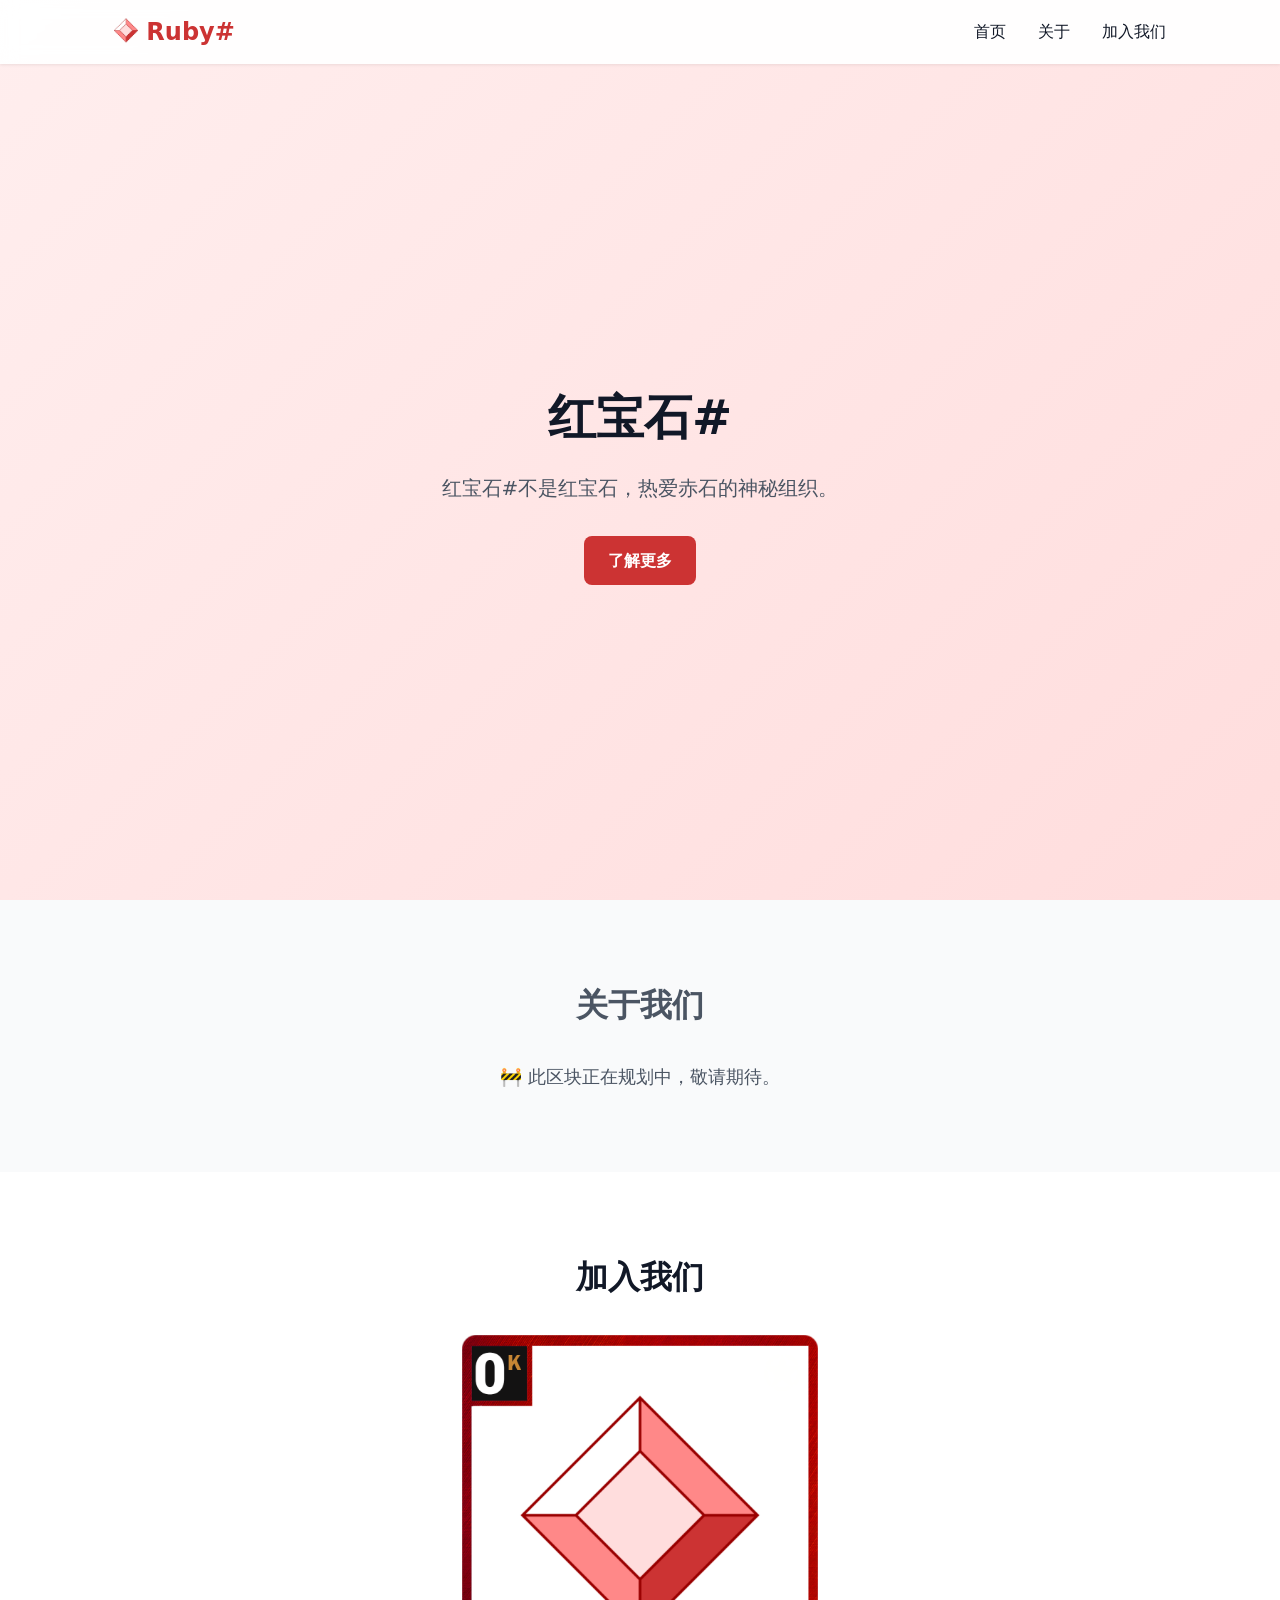
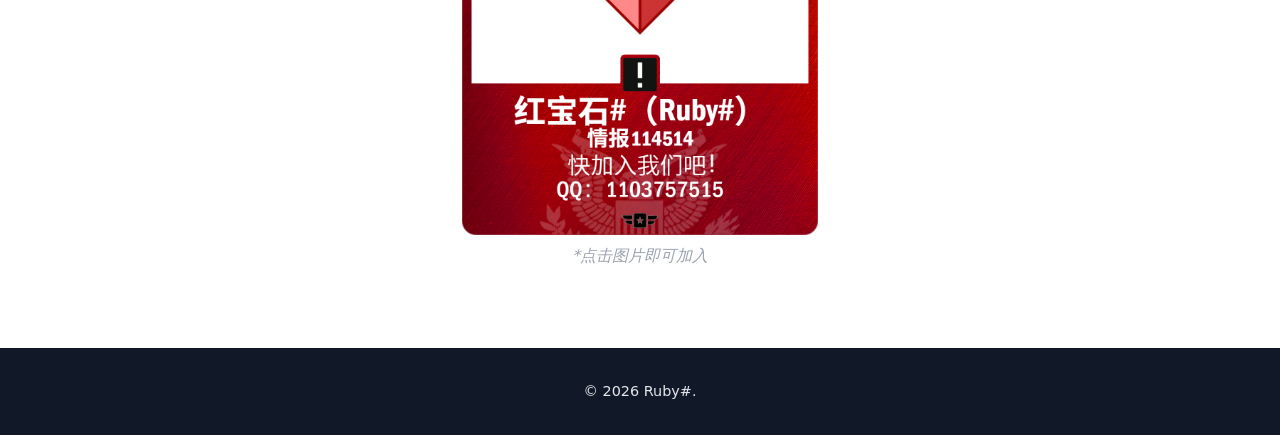
==== index.html @ 98782f5b "Add files" ====
<!DOCTYPE html>
<html lang="zh-CN">
<head>
    <meta charset="UTF-8">
    <meta name="viewport" content="width=device-width, initial-scale=1.0">
    <title>红宝石#</title>
    <link rel="icon" type="image/png" href="assets\texture\icon.png">
    <link rel="stylesheet" href="css/style.css">
</head>
<body>
    <div class="error">
        <p>抱歉，屏幕太小</p>
    </div>
    <!-- 导航栏 -->
    <header class="header" id="header">
        <nav class="nav container">
            <a href="#" class="logo">
                <img src="assets\texture\icon.png" class="icon">
                Ruby#
            </a>
            <ul class="nav-menu" id="nav-menu">
                <li><a href="#home">首页</a></li>
                <li><a href="#about">关于</a></li>
                <li><a href="#join">加入我们</a></li>
            </ul>
            <button class="nav-toggle" id="nav-toggle">☰</button>
        </nav>
    </header>

    <main>
        <!-- 首页英雄区 -->
        <section class="hero" id="home">
            <div class="container">
                <h1>红宝石#</h1>
                <p>红宝石#<bold>不是</bold>红宝石，热爱赤石的神秘组织。</p>
                <a href="#about" class="btn">了解更多</a>
            </div>
        </section>

        <!-- 关于区域 -->
        <section class="about section" id="about">
            <div class="container">
                <div class="about-content">
                    <h2 class="section-title">关于我们</h2>
                    <p>🚧 此区块正在规划中，敬请期待。</p>
                </div>
            </div>
        </section>

        <!-- 联系区域 -->
        <section class="join section" id="join">
            <div class="container">
                <h2 class="section-title">加入我们</h2>
                <a href="https://qm.qq.com/q/JcIwCSggcQ">
                    <img src="assets\texture\Ruby%23.png">
                </a>
                <p style="color: var(--gray-400);"><em>*点击图片即可加入</em></p>
            </div>
        </section>
    </main>

    <!-- 页脚 -->
    <footer class="footer">
        <div class="container">
            <p>&copy; 2026 Ruby#.</p>
        </div>
    </footer>

    <script src="js/script.js"></script>
</body>
</html>
---- css/style.css ----
/* 基础变量 */
:root {
    --primary: #c33;
    --primary-light: #f88;
    --primary-dark: #900;
    --white: #ffffff;
    --gray-50: #f9fafb;
    --gray-100: #f3f4f6;
    --gray-200: #e5e7eb;
    --gray-400: #9ca3af;
    --gray-600: #4b5563;
    --gray-900: #111827;
    --error: #f33;
    --background: linear-gradient(135deg, #fee 0%, #fdd 100%);
    --container-width: 1100px;
    --radius: 8px;
    --transition: 0.2s ease;
}

/* 重置 */
* {
    box-sizing: border-box;
    margin: 0;
    padding: 0;
}

body {
    font-family: "Noto Sans SC", system-ui, -apple-system, sans-serif;
    color: var(--gray-900);
    line-height: 1.6;
    background: var(--white);
}

.error {
    height: 100vh;
    display: none;
    align-items: center;
    justify-content: center;
    color: var(--error);
    font-size: 2em;
}

.container {
    max-width: var(--container-width);
    margin: 0 auto;
    padding: 0 1.5rem;
}

.section {
    padding: 5rem 0;
}

.section-title {
    font-size: 2rem;
    font-weight: 700;
    margin-bottom: 2rem;
    text-align: center;
}

a {
    text-decoration: none;
    color: inherit;
}

ul {
    list-style: none;
}

/* 按钮 */
.btn {
    display: inline-block;
    padding: 0.75rem 1.5rem;
    background: var(--primary);
    color: white;
    border-radius: var(--radius);
    font-weight: 600;
    border: none;
    cursor: pointer;
    transition: background var(--transition);
}
.btn:hover {
    background: var(--primary-dark);
}

/* 导航栏 */
.header {
    position: fixed;
    top: 0;
    left: 0;
    width: 100%;
    background: rgba(255,255,255,0.95);
    backdrop-filter: blur(8px);
    box-shadow: 0 1px 3px rgba(0,0,0,0.08);
    z-index: 100;
}
.nav {
    display: flex;
    align-items: center;
    justify-content: space-between;
    height: 64px;
}
.logo {
    font-size: 1.5rem;
    font-weight: 700;
    color: var(--primary);
}
.icon {
    height: 1em;
    transform: translateY(10%);
}
.nav-menu {
    display: flex;
    gap: 2rem;
}
.nav-menu a {
    font-weight: 500;
    transition: color var(--transition);
}
.nav-menu a:hover {
    color: var(--primary);
}
.nav-toggle {
    display: none;
    font-size: 1.5rem;
    background: none;
    border: none;
    cursor: pointer;
}

/* 英雄区 */
.hero {
    height: 100vh;
    display: flex;
    align-items: center;
    text-align: center;
    background: var(--background);
    padding-top: 64px;
}
.hero h1 {
    font-size: 3rem;
    font-weight: 800;
    margin-bottom: 1rem;
}
.hero p {
    font-size: 1.25rem;
    color: var(--gray-600);
    max-width: 600px;
    margin: 0 auto 2rem;
}

/* 关于区域 */
.about {
    background: var(--gray-50);
}
.about-content {
    max-width: 700px;
    margin: 0 auto;
    text-align: center;
    font-size: 1.125rem;
    color: var(--gray-600);
}

/* 加入区域 */
.join {
    text-align: center;
}
.join img {
    max-height: 500px;
}

/* 页脚 */
.footer {
    background: var(--gray-900);
    color: var(--gray-200);
    text-align: center;
    padding: 2rem 0;
    font-size: 0.9rem;
}

/* 响应式 */
@media (max-width: 600px) {
    .nav-menu {
        position: fixed;
        top: 64px;
        right: -100%;
        width: 220px;
        height: calc(100vh - 64px);
        flex-direction: column;
        background: white;
        padding: 2rem;
        box-shadow: -2px 0 10px rgba(0,0,0,0.1);
        transition: right 0.3s ease;
    }
    .nav-menu.open {
        right: 0;
    }
    .nav-toggle {
        display: block;
    }
    .hero h1 {
        font-size: 2.2rem;
    }
    .section {
        padding: 3rem 0;
    }

    .join img {
        max-height: 400px;
        max-width: 90%;
    }
}
@media (max-width: 250px), (max-height: 300px) {
    .error {
        display: flex;
    }
    body > :not(.error) {
        display: none;
    }
}
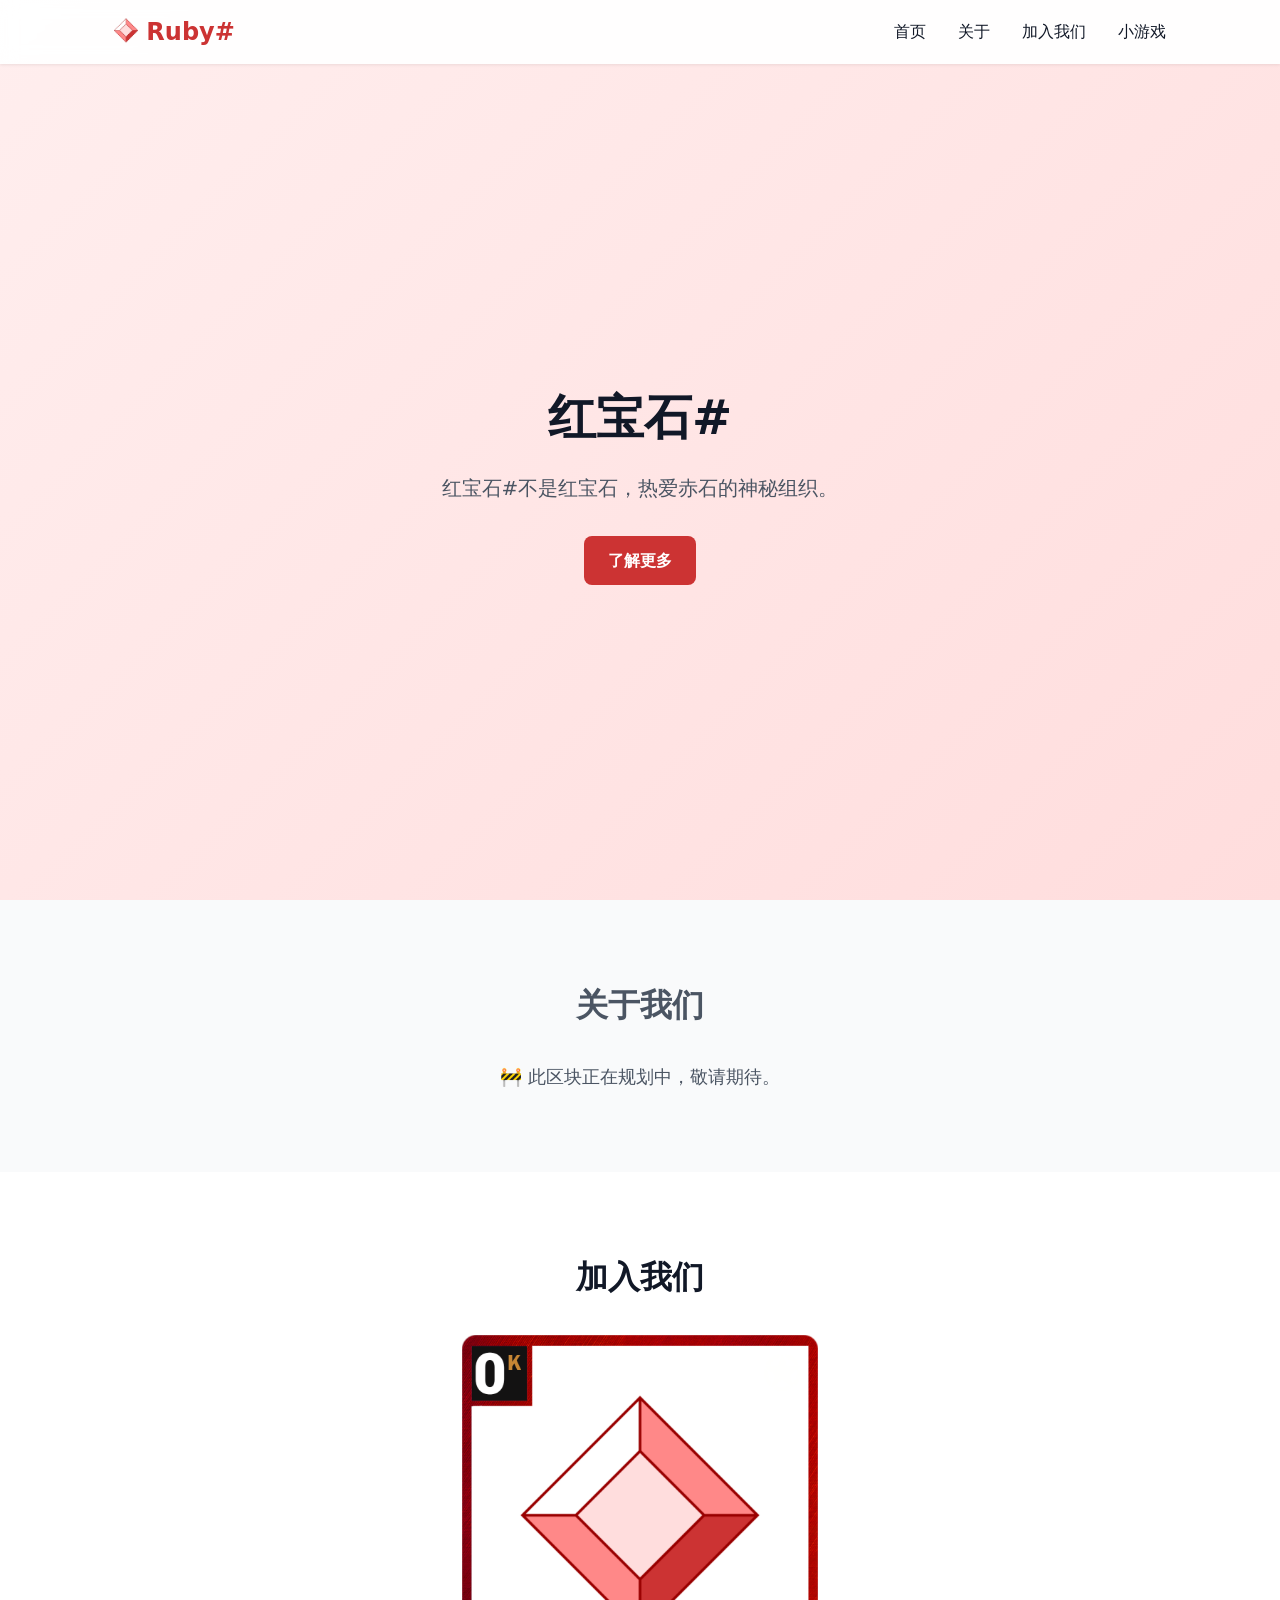
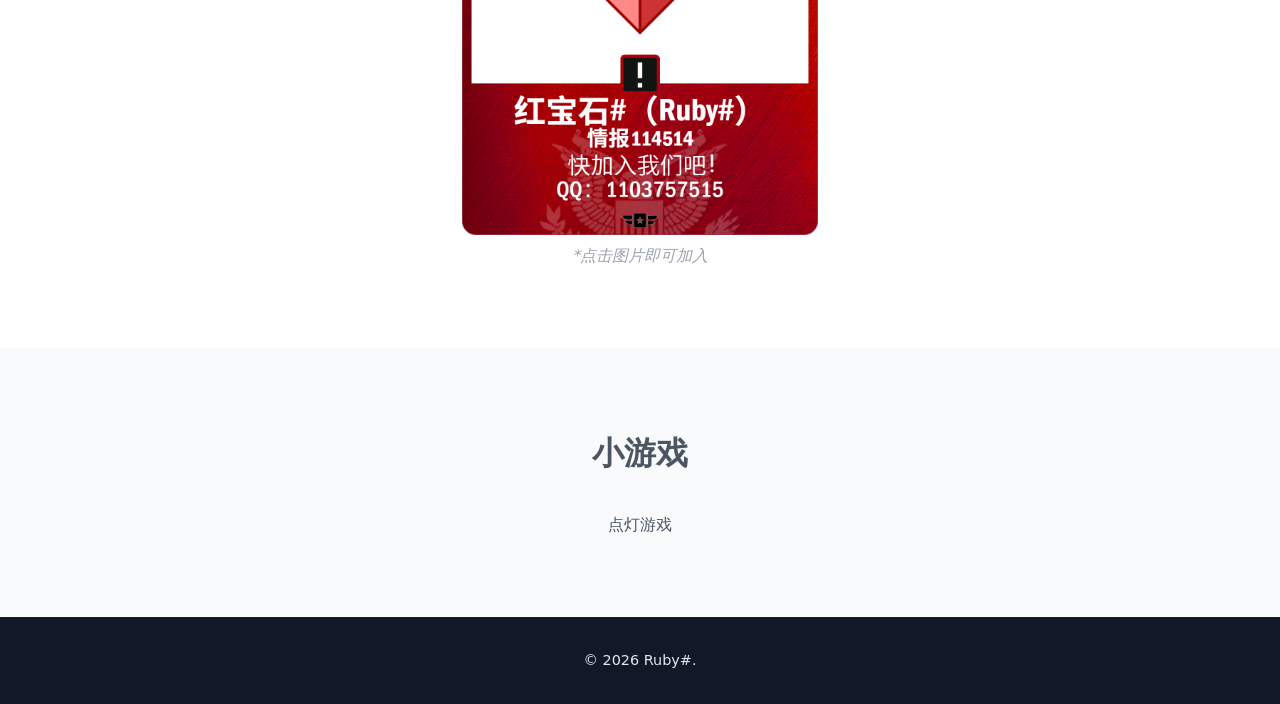
==== commit 79f3edea: "Add files via upload" ====
--- a/index.html
+++ b/index.html
@@ -4,7 +4,7 @@
     <meta charset="UTF-8">
     <meta name="viewport" content="width=device-width, initial-scale=1.0">
     <title>红宝石#</title>
-    <link rel="icon" type="image/png" href="assets\texture\icon.png">
+    <link rel="icon" type="image/png" href="assets/texture/icon.png">
     <link rel="stylesheet" href="css/style.css">
 </head>
 <body>
@@ -15,13 +15,14 @@
     <header class="header" id="header">
         <nav class="nav container">
             <a href="#" class="logo">
-                <img src="assets\texture\icon.png" class="icon">
+                <img src="assets/texture/icon.png" class="icon">
                 Ruby#
             </a>
             <ul class="nav-menu" id="nav-menu">
                 <li><a href="#home">首页</a></li>
                 <li><a href="#about">关于</a></li>
                 <li><a href="#join">加入我们</a></li>
+                <li><a href="#games">小游戏</a></li>
             </ul>
             <button class="nav-toggle" id="nav-toggle">☰</button>
         </nav>
@@ -47,14 +48,24 @@
             </div>
         </section>
 
-        <!-- 联系区域 -->
+        <!-- 加入区域 -->
         <section class="join section" id="join">
             <div class="container">
                 <h2 class="section-title">加入我们</h2>
                 <a href="https://qm.qq.com/q/JcIwCSggcQ">
-                    <img src="assets\texture\Ruby%23.png">
+                    <img src="assets/texture/Ruby-hash.png">
                 </a>
                 <p style="color: var(--gray-400);"><em>*点击图片即可加入</em></p>
+            </div>
+        </section>
+
+        <!-- 小游戏 -->
+        <section class="games section" id="games">
+            <div class="container">
+                <h2 class="section-title">小游戏</h2>
+                <div style="display: flex; flex-wrap: wrap; gap: 10px; justify-content: center;">
+                    <a href="games/lights_out.html">点灯游戏</a>
+                </div>
             </div>
         </section>
     </main>
--- a/css/style.css
+++ b/css/style.css
@@ -168,6 +168,13 @@
     max-height: 500px;
 }
 
+/* 小游戏 */
+.games {
+    text-align: center;
+    background: var(--gray-50);
+    color: var(--gray-600);
+}
+
 /* 页脚 */
 .footer {
     background: var(--gray-900);
